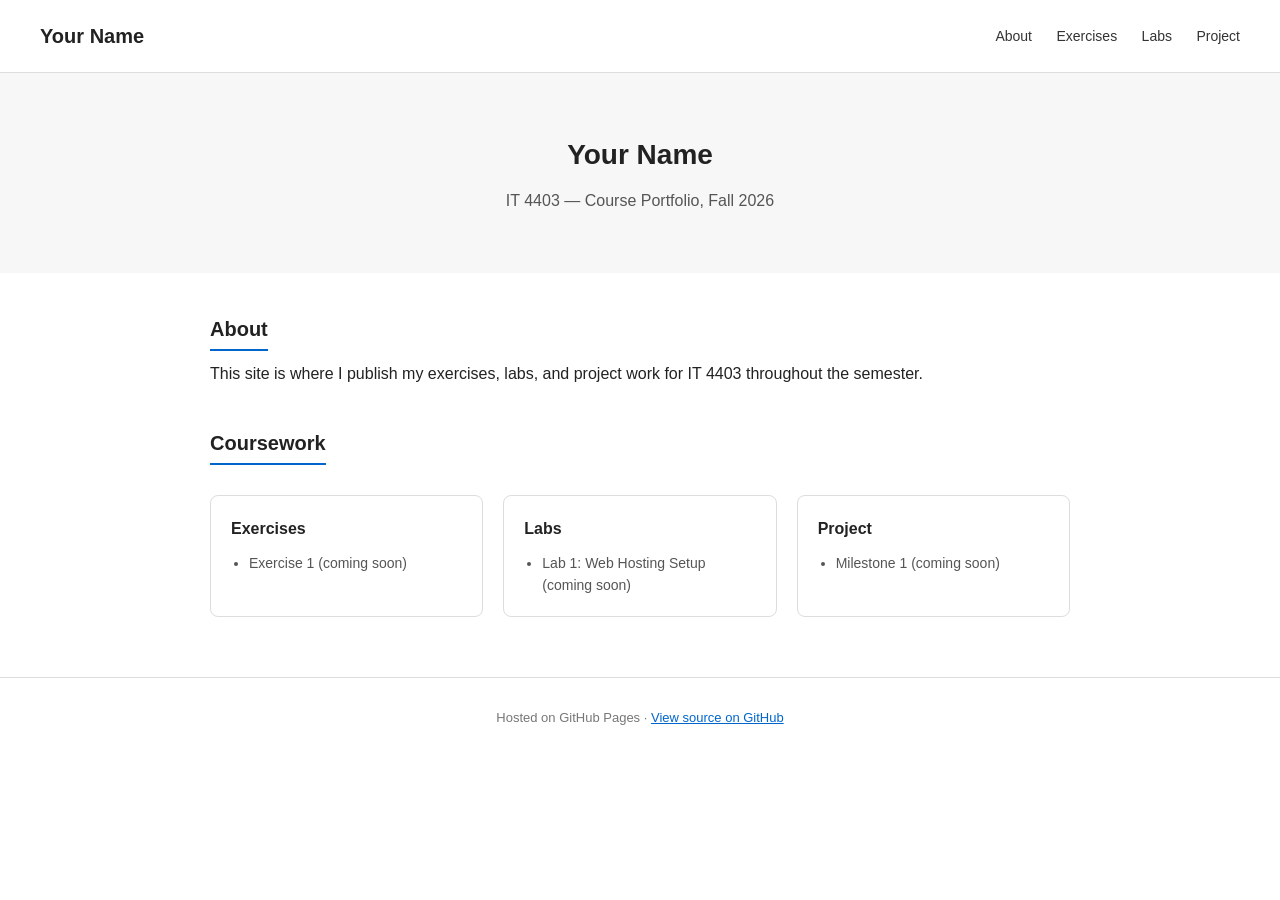
==== index.html @ a9b623c5 "Add initial HTML structure for portfolio site" ====
<!DOCTYPE html>
<html lang="en">
<head>
<meta charset="UTF-8">
<meta name="viewport" content="width=device-width, initial-scale=1.0">
<title>IT-4403 Portfolio</title>
<style>
  * { box-sizing: border-box; margin: 0; padding: 0; }
  body { font-family: Arial, Helvetica, sans-serif; line-height: 1.6; color: #222; }
  header { display: flex; justify-content: space-between; align-items: center; padding: 20px 40px; border-bottom: 1px solid #ddd; }
  header h1 { font-size: 20px; }
  nav a { margin-left: 20px; text-decoration: none; color: #333; font-size: 14px; }
  nav a:hover { color: #0066cc; }
  .hero { text-align: center; padding: 60px 20px; background: #f7f7f7; }
  .hero h2 { font-size: 28px; margin-bottom: 10px; }
  .hero p { color: #555; }
  section { max-width: 900px; margin: 40px auto; padding: 0 20px; }
  section h3 { font-size: 20px; margin-bottom: 10px; border-bottom: 2px solid #0066cc; display: inline-block; padding-bottom: 4px; }
  .cards { display: grid; grid-template-columns: repeat(auto-fit, minmax(220px, 1fr)); gap: 20px; margin-top: 20px; }
  .card { border: 1px solid #ddd; border-radius: 8px; padding: 20px; }
  .card h4 { margin-bottom: 10px; }
  .card ul { padding-left: 18px; color: #555; font-size: 14px; }
  footer { text-align: center; padding: 30px; border-top: 1px solid #ddd; margin-top: 60px; font-size: 13px; color: #777; }
  footer a { color: #0066cc; }
</style>
</head>
<body>

<header>
  <h1>Your Name</h1>
  <nav>
    <a href="#about">About</a>
    <a href="#exercises">Exercises</a>
    <a href="#labs">Labs</a>
    <a href="#project">Project</a>
  </nav>
</header>

<div class="hero">
  <h2>Your Name</h2>
  <p>IT 4403 — Course Portfolio, Fall 2026</p>
</div>

<section id="about">
  <h3>About</h3>
  <p>This site is where I publish my exercises, labs, and project work for IT 4403 throughout the semester.</p>
</section>

<section id="work">
  <h3>Coursework</h3>
  <div class="cards">
    <div class="card" id="exercises">
      <h4>Exercises</h4>
      <ul>
        <li>Exercise 1 (coming soon)</li>
      </ul>
    </div>
    <div class="card" id="labs">
      <h4>Labs</h4>
      <ul>
        <li>Lab 1: Web Hosting Setup (coming soon)</li>
      </ul>
    </div>
    <div class="card" id="project">
      <h4>Project</h4>
      <ul>
        <li>Milestone 1 (coming soon)</li>
      </ul>
    </div>
  </div>
</section>

<footer>
  <p>Hosted on GitHub Pages &middot; <a href="https://github.com/beca-266/IT-4403">View source on GitHub</a></p>
</footer>

</body>
</html>
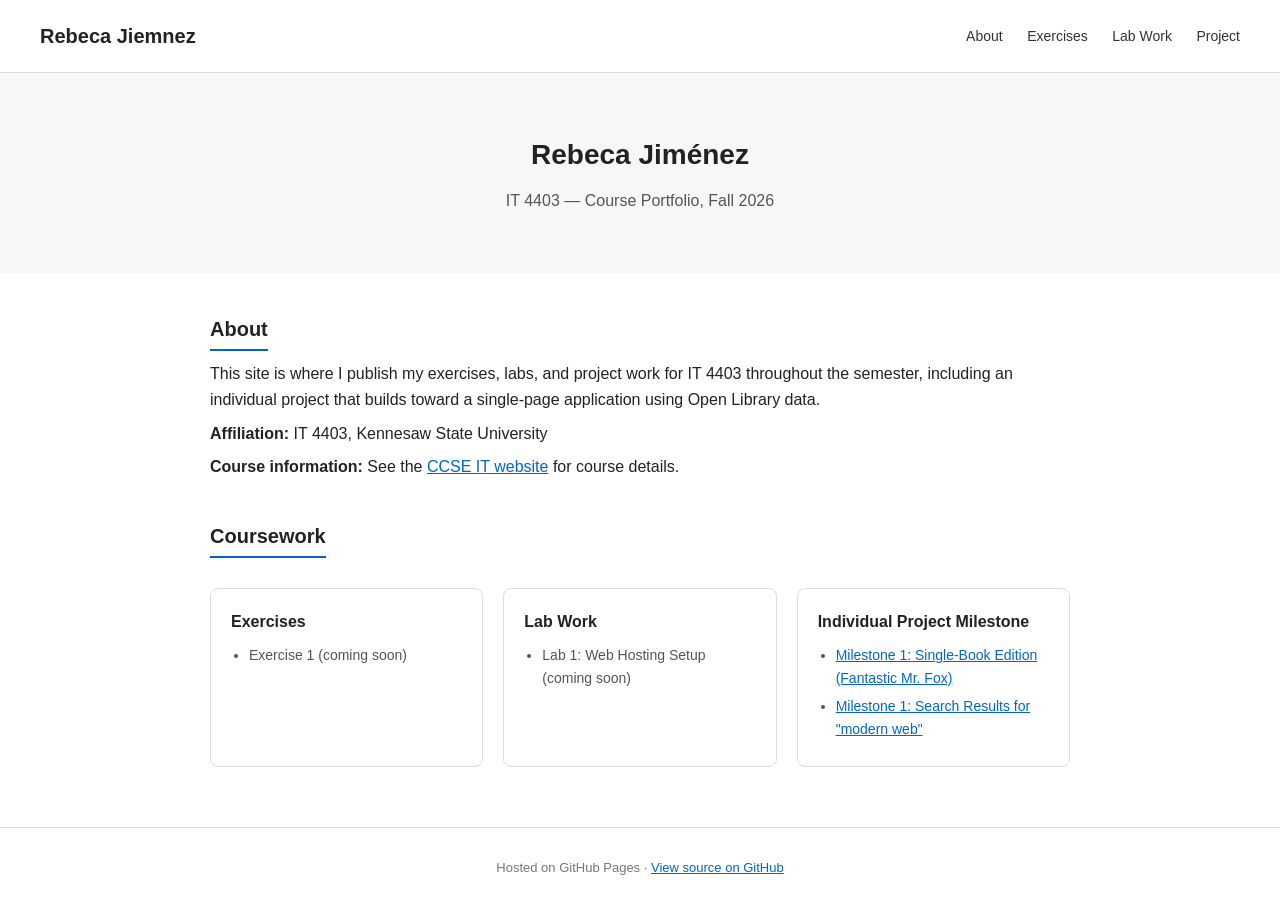
==== commit 63b8131a: "Revise personal details and course information Updated personal information and course details in th" ====
--- a/index.html
+++ b/index.html
@@ -16,10 +16,13 @@
   .hero p { color: #555; }
   section { max-width: 900px; margin: 40px auto; padding: 0 20px; }
   section h3 { font-size: 20px; margin-bottom: 10px; border-bottom: 2px solid #0066cc; display: inline-block; padding-bottom: 4px; }
+  section p { margin-bottom: 8px; }
+  a { color: #0066cc; }
   .cards { display: grid; grid-template-columns: repeat(auto-fit, minmax(220px, 1fr)); gap: 20px; margin-top: 20px; }
   .card { border: 1px solid #ddd; border-radius: 8px; padding: 20px; }
   .card h4 { margin-bottom: 10px; }
   .card ul { padding-left: 18px; color: #555; font-size: 14px; }
+  .card li { margin-bottom: 6px; }
   footer { text-align: center; padding: 30px; border-top: 1px solid #ddd; margin-top: 60px; font-size: 13px; color: #777; }
   footer a { color: #0066cc; }
 </style>
@@ -27,23 +30,25 @@
 <body>
 
 <header>
-  <h1>Your Name</h1>
+  <h1>Rebeca Jiemnez</h1>
   <nav>
     <a href="#about">About</a>
     <a href="#exercises">Exercises</a>
-    <a href="#labs">Labs</a>
+    <a href="#labs">Lab Work</a>
     <a href="#project">Project</a>
   </nav>
 </header>
 
 <div class="hero">
-  <h2>Your Name</h2>
+  <h2>Rebeca Jiménez</h2>
   <p>IT 4403 — Course Portfolio, Fall 2026</p>
 </div>
 
 <section id="about">
   <h3>About</h3>
-  <p>This site is where I publish my exercises, labs, and project work for IT 4403 throughout the semester.</p>
+  <p>This site is where I publish my exercises, labs, and project work for IT 4403 throughout the semester, including an individual project that builds toward a single-page application using Open Library data.</p>
+  <p><strong>Affiliation:</strong> IT 4403, Kennesaw State University</p>
+  <p><strong>Course information:</strong> See the <a href="https://www.kennesaw.edu/ccse">CCSE IT website</a> for course details.</p>
 </section>
 
 <section id="work">
@@ -56,22 +61,23 @@
       </ul>
     </div>
     <div class="card" id="labs">
-      <h4>Labs</h4>
+      <h4>Lab Work</h4>
       <ul>
         <li>Lab 1: Web Hosting Setup (coming soon)</li>
       </ul>
     </div>
     <div class="card" id="project">
-      <h4>Project</h4>
+      <h4>Individual Project Milestone</h4>
       <ul>
-        <li>Milestone 1 (coming soon)</li>
+        <li><a href="book.html">Milestone 1: Single-Book Edition (Fantastic Mr. Fox)</a></li>
+        <li><a href="search.html">Milestone 1: Search Results for "modern web"</a></li>
       </ul>
     </div>
   </div>
 </section>
 
 <footer>
-  <p>Hosted on GitHub Pages &middot; <a href="https://github.com/beca-266/IT-4403">View source on GitHub</a></p>
+  <p>Hosted on GitHub Pages &middot; <a href="https://github.com/beca-266/Rejimene">View source on GitHub</a></p>
 </footer>
 
 </body>
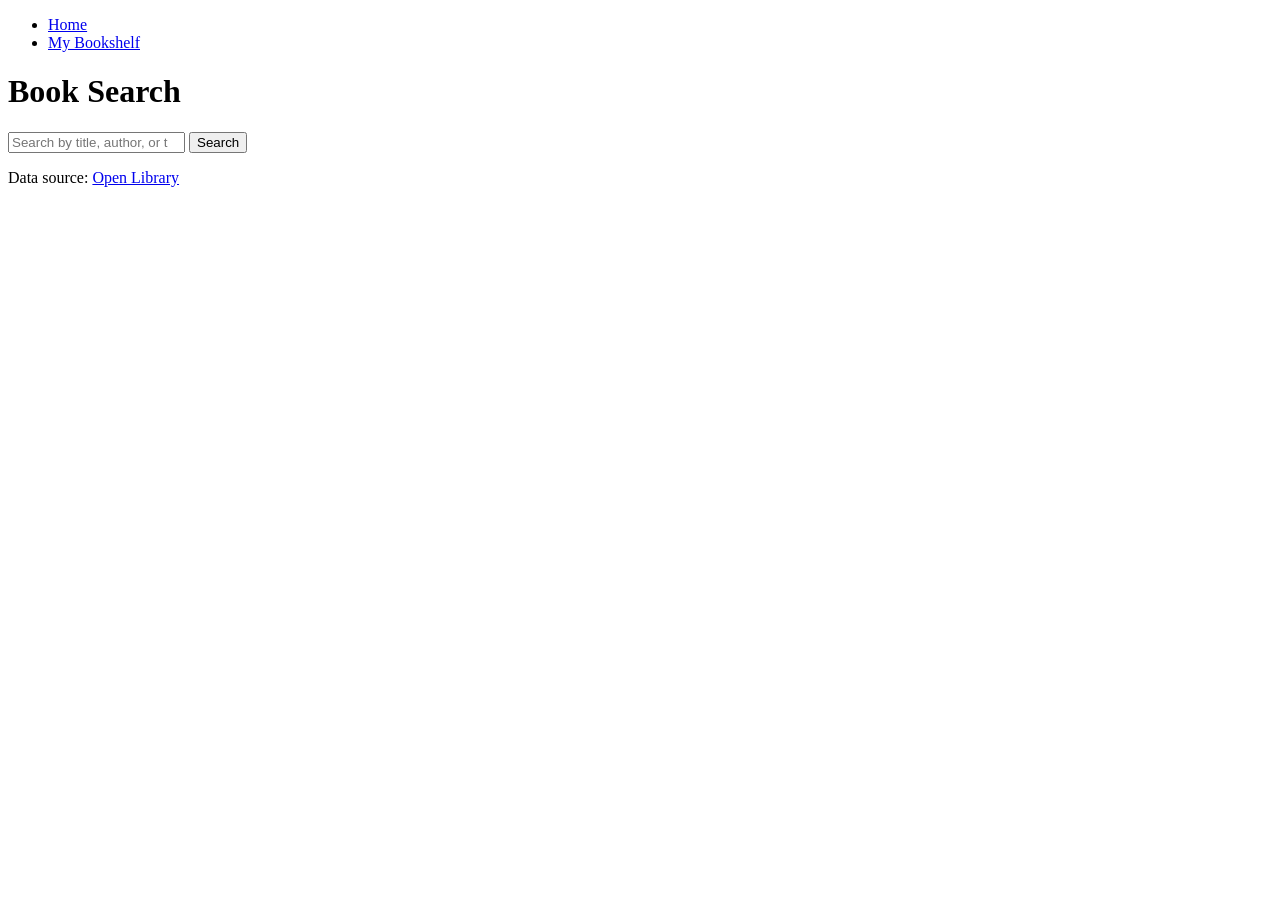
==== commit 14b526c8: "Add files via upload" ====
--- a/index.html
+++ b/index.html
@@ -2,83 +2,36 @@
 <html lang="en">
 <head>
 <meta charset="UTF-8">
-<meta name="viewport" content="width=device-width, initial-scale=1.0">
-<title>IT-4403 Portfolio</title>
-<style>
-  * { box-sizing: border-box; margin: 0; padding: 0; }
-  body { font-family: Arial, Helvetica, sans-serif; line-height: 1.6; color: #222; }
-  header { display: flex; justify-content: space-between; align-items: center; padding: 20px 40px; border-bottom: 1px solid #ddd; }
-  header h1 { font-size: 20px; }
-  nav a { margin-left: 20px; text-decoration: none; color: #333; font-size: 14px; }
-  nav a:hover { color: #0066cc; }
-  .hero { text-align: center; padding: 60px 20px; background: #f7f7f7; }
-  .hero h2 { font-size: 28px; margin-bottom: 10px; }
-  .hero p { color: #555; }
-  section { max-width: 900px; margin: 40px auto; padding: 0 20px; }
-  section h3 { font-size: 20px; margin-bottom: 10px; border-bottom: 2px solid #0066cc; display: inline-block; padding-bottom: 4px; }
-  section p { margin-bottom: 8px; }
-  a { color: #0066cc; }
-  .cards { display: grid; grid-template-columns: repeat(auto-fit, minmax(220px, 1fr)); gap: 20px; margin-top: 20px; }
-  .card { border: 1px solid #ddd; border-radius: 8px; padding: 20px; }
-  .card h4 { margin-bottom: 10px; }
-  .card ul { padding-left: 18px; color: #555; font-size: 14px; }
-  .card li { margin-bottom: 6px; }
-  footer { text-align: center; padding: 30px; border-top: 1px solid #ddd; margin-top: 60px; font-size: 13px; color: #777; }
-  footer a { color: #0066cc; }
-</style>
+<meta name="viewport" content="width=device-width, initial-scale=1">
+<title>Book Search | Open Library</title>
+<link rel="stylesheet" href="css/style.css">
+<script src="https://code.jquery.com/jquery-3.7.1.min.js"></script>
 </head>
 <body>
-
 <header>
-  <h1>Rebeca Jiemnez</h1>
-  <nav>
-    <a href="#about">About</a>
-    <a href="#exercises">Exercises</a>
-    <a href="#labs">Lab Work</a>
-    <a href="#project">Project</a>
+  <nav aria-label="Main">
+    <ul>
+      <li><a href="index.html" aria-current="page">Home</a></li>
+      <li><a href="bookshelf.html">My Bookshelf</a></li>
+    </ul>
   </nav>
+  <h1>Book Search</h1>
+  <form class="search" id="searchForm">
+    <input type="search" id="term" placeholder="Search by title, author, or topic" aria-label="Search terms">
+    <button type="submit">Search</button>
+  </form>
+  <div id="status" aria-live="polite"></div>
 </header>
-
-<div class="hero">
-  <h2>Rebeca Jiménez</h2>
-  <p>IT 4403 — Course Portfolio, Fall 2026</p>
-</div>
-
-<section id="about">
-  <h3>About</h3>
-  <p>This site is where I publish my exercises, labs, and project work for IT 4403 throughout the semester, including an individual project that builds toward a single-page application using Open Library data.</p>
-  <p><strong>Affiliation:</strong> IT 4403, Kennesaw State University</p>
-  <p><strong>Course information:</strong> See the <a href="https://www.kennesaw.edu/ccse">CCSE IT website</a> for course details.</p>
-</section>
-
-<section id="work">
-  <h3>Coursework</h3>
-  <div class="cards">
-    <div class="card" id="exercises">
-      <h4>Exercises</h4>
-      <ul>
-        <li>Exercise 1 (coming soon)</li>
-      </ul>
-    </div>
-    <div class="card" id="labs">
-      <h4>Lab Work</h4>
-      <ul>
-        <li>Lab 1: Web Hosting Setup (coming soon)</li>
-      </ul>
-    </div>
-    <div class="card" id="project">
-      <h4>Individual Project Milestone</h4>
-      <ul>
-        <li><a href="book.html">Milestone 1: Single-Book Edition (Fantastic Mr. Fox)</a></li>
-        <li><a href="search.html">Milestone 1: Search Results for "modern web"</a></li>
-      </ul>
-    </div>
+<main>
+  <div id="results"></div>
+  <div class="pager" id="pager" hidden>
+    <label for="pageSelect">Page</label>
+    <select id="pageSelect"></select>
+    <span id="pageInfo" class="muted"></span>
   </div>
-</section>
-
-<footer>
-  <p>Hosted on GitHub Pages &middot; <a href="https://github.com/beca-266/Rejimene">View source on GitHub</a></p>
-</footer>
-
+</main>
+<footer><p class="muted">Data source: <a href="https://openlibrary.org">Open Library</a></p></footer>
+<script src="js/common.js"></script>
+<script src="js/search.js"></script>
 </body>
 </html>
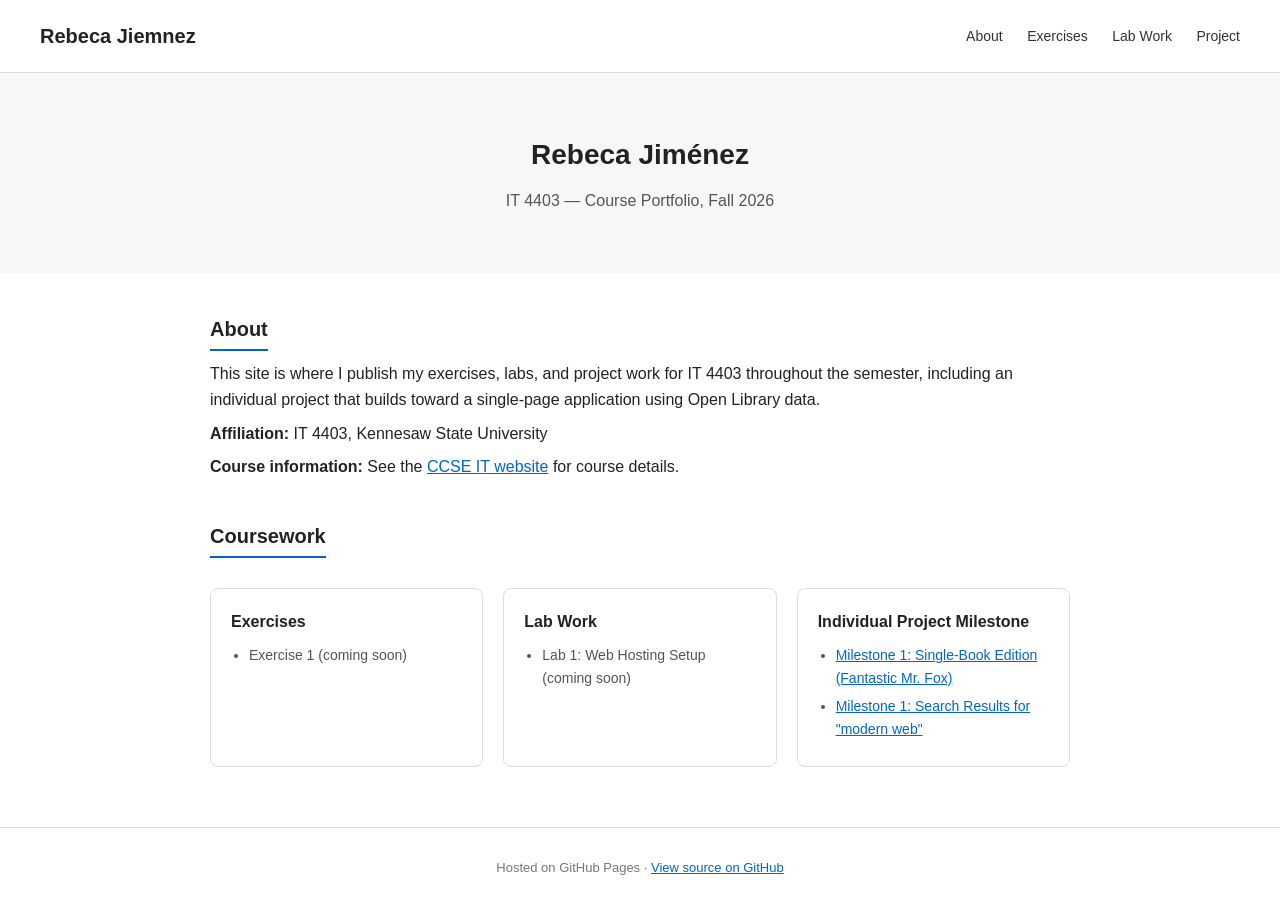
==== commit 25c99981: "Revise index.html for portfolio layout and styling Updated the HTML structure and added styling for " ====
--- a/index.html
+++ b/index.html
@@ -2,36 +2,83 @@
 <html lang="en">
 <head>
 <meta charset="UTF-8">
-<meta name="viewport" content="width=device-width, initial-scale=1">
-<title>Book Search | Open Library</title>
-<link rel="stylesheet" href="css/style.css">
-<script src="https://code.jquery.com/jquery-3.7.1.min.js"></script>
+<meta name="viewport" content="width=device-width, initial-scale=1.0">
+<title>IT-4403 Portfolio</title>
+<style>
+  * { box-sizing: border-box; margin: 0; padding: 0; }
+  body { font-family: Arial, Helvetica, sans-serif; line-height: 1.6; color: #222; }
+  header { display: flex; justify-content: space-between; align-items: center; padding: 20px 40px; border-bottom: 1px solid #ddd; }
+  header h1 { font-size: 20px; }
+  nav a { margin-left: 20px; text-decoration: none; color: #333; font-size: 14px; }
+  nav a:hover { color: #0066cc; }
+  .hero { text-align: center; padding: 60px 20px; background: #f7f7f7; }
+  .hero h2 { font-size: 28px; margin-bottom: 10px; }
+  .hero p { color: #555; }
+  section { max-width: 900px; margin: 40px auto; padding: 0 20px; }
+  section h3 { font-size: 20px; margin-bottom: 10px; border-bottom: 2px solid #0066cc; display: inline-block; padding-bottom: 4px; }
+  section p { margin-bottom: 8px; }
+  a { color: #0066cc; }
+  .cards { display: grid; grid-template-columns: repeat(auto-fit, minmax(220px, 1fr)); gap: 20px; margin-top: 20px; }
+  .card { border: 1px solid #ddd; border-radius: 8px; padding: 20px; }
+  .card h4 { margin-bottom: 10px; }
+  .card ul { padding-left: 18px; color: #555; font-size: 14px; }
+  .card li { margin-bottom: 6px; }
+  footer { text-align: center; padding: 30px; border-top: 1px solid #ddd; margin-top: 60px; font-size: 13px; color: #777; }
+  footer a { color: #0066cc; }
+</style>
 </head>
 <body>
+
 <header>
-  <nav aria-label="Main">
-    <ul>
-      <li><a href="index.html" aria-current="page">Home</a></li>
-      <li><a href="bookshelf.html">My Bookshelf</a></li>
-    </ul>
+  <h1>Rebeca Jiemnez</h1>
+  <nav>
+    <a href="#about">About</a>
+    <a href="#exercises">Exercises</a>
+    <a href="#labs">Lab Work</a>
+    <a href="#project">Project</a>
   </nav>
-  <h1>Book Search</h1>
-  <form class="search" id="searchForm">
-    <input type="search" id="term" placeholder="Search by title, author, or topic" aria-label="Search terms">
-    <button type="submit">Search</button>
-  </form>
-  <div id="status" aria-live="polite"></div>
 </header>
-<main>
-  <div id="results"></div>
-  <div class="pager" id="pager" hidden>
-    <label for="pageSelect">Page</label>
-    <select id="pageSelect"></select>
-    <span id="pageInfo" class="muted"></span>
+
+<div class="hero">
+  <h2>Rebeca Jiménez</h2>
+  <p>IT 4403 — Course Portfolio, Fall 2026</p>
+</div>
+
+<section id="about">
+  <h3>About</h3>
+  <p>This site is where I publish my exercises, labs, and project work for IT 4403 throughout the semester, including an individual project that builds toward a single-page application using Open Library data.</p>
+  <p><strong>Affiliation:</strong> IT 4403, Kennesaw State University</p>
+  <p><strong>Course information:</strong> See the <a href="https://www.kennesaw.edu/ccse">CCSE IT website</a> for course details.</p>
+</section>
+
+<section id="work">
+  <h3>Coursework</h3>
+  <div class="cards">
+    <div class="card" id="exercises">
+      <h4>Exercises</h4>
+      <ul>
+        <li>Exercise 1 (coming soon)</li>
+      </ul>
+    </div>
+    <div class="card" id="labs">
+      <h4>Lab Work</h4>
+      <ul>
+        <li>Lab 1: Web Hosting Setup (coming soon)</li>
+      </ul>
+    </div>
+    <div class="card" id="project">
+      <h4>Individual Project Milestone</h4>
+      <ul>
+        <li><a href="book.html">Milestone 1: Single-Book Edition (Fantastic Mr. Fox)</a></li>
+        <li><a href="search.html">Milestone 1: Search Results for "modern web"</a></li>
+      </ul>
+    </div>
   </div>
-</main>
-<footer><p class="muted">Data source: <a href="https://openlibrary.org">Open Library</a></p></footer>
-<script src="js/common.js"></script>
-<script src="js/search.js"></script>
+</section>
+
+<footer>
+  <p>Hosted on GitHub Pages &middot; <a href="https://github.com/beca-266/Rejimene">View source on GitHub</a></p>
+</footer>
+
 </body>
 </html>
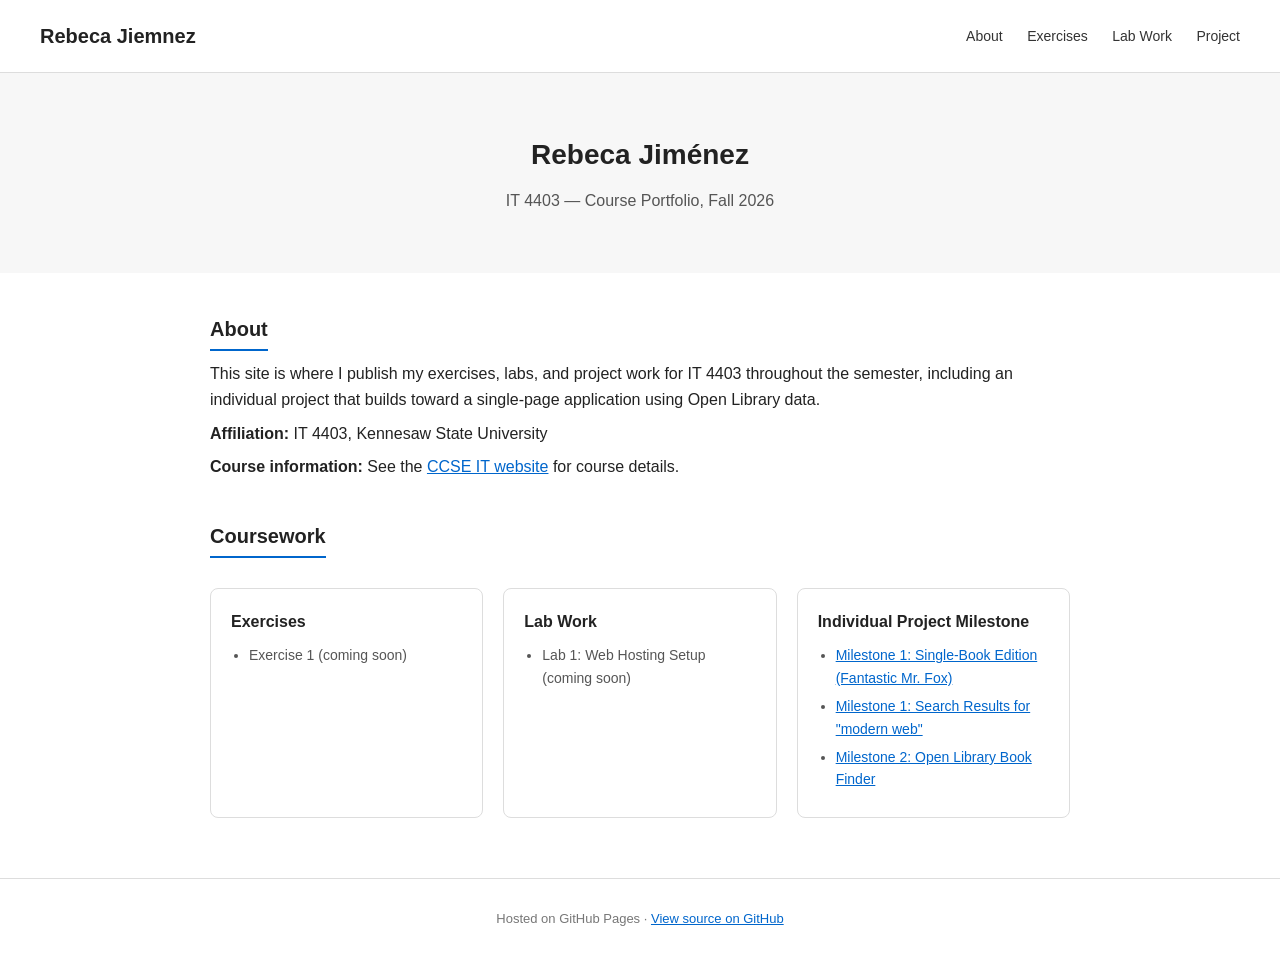
==== commit 966c26bc: "Add link to Milestone 2: Open Library Book Finder" ====
--- a/index.html
+++ b/index.html
@@ -71,6 +71,7 @@
       <ul>
         <li><a href="book.html">Milestone 1: Single-Book Edition (Fantastic Mr. Fox)</a></li>
         <li><a href="search.html">Milestone 1: Search Results for "modern web"</a></li>
+        <li><a href="milestone2/index.html">Milestone 2: Open Library Book Finder</a></li>
       </ul>
     </div>
   </div>
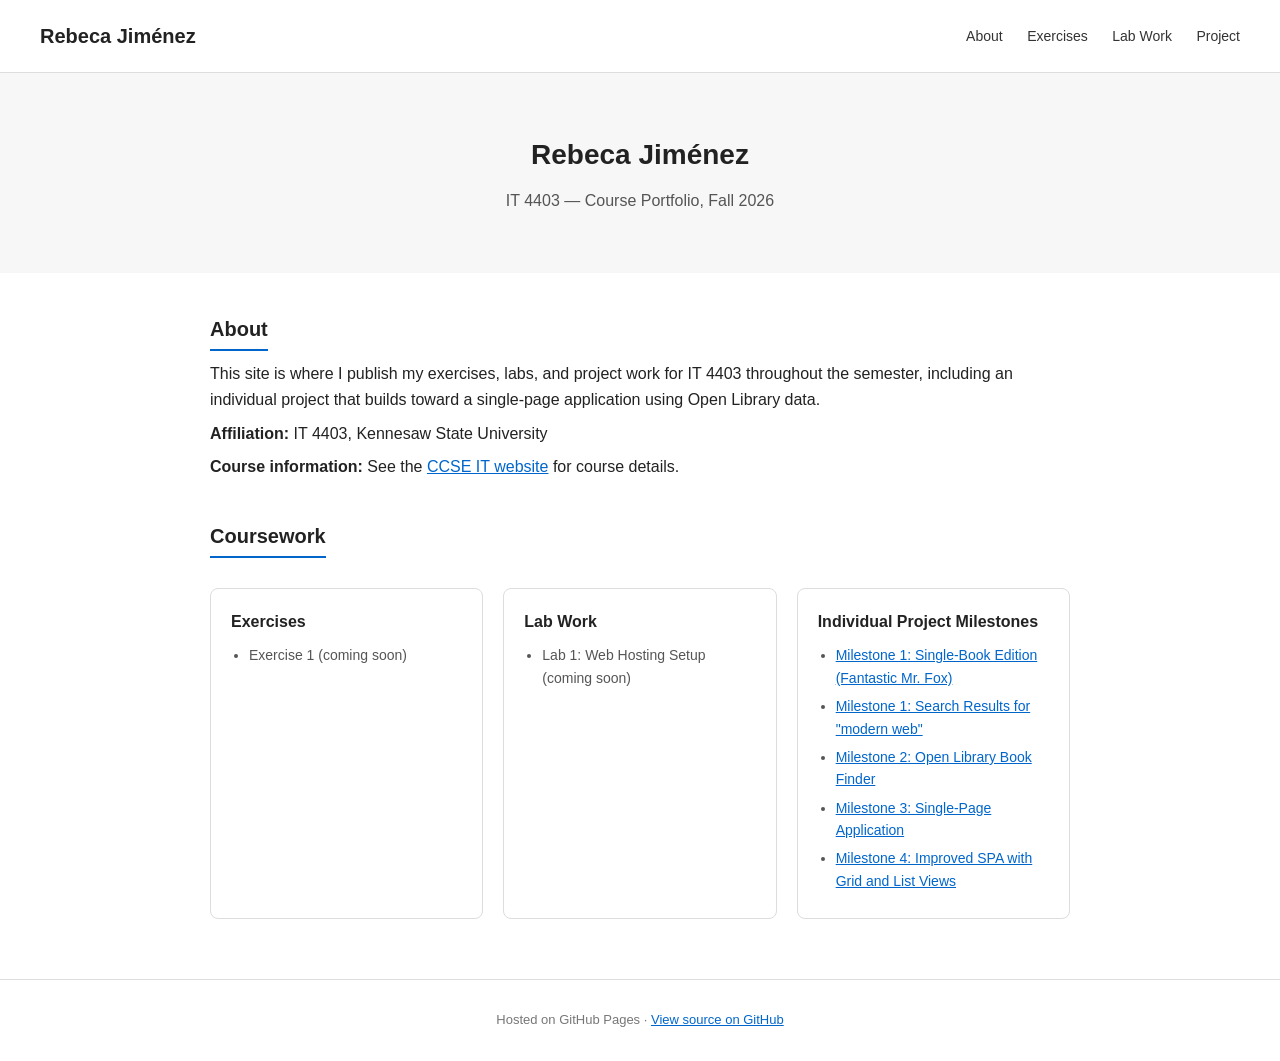
==== commit e9deae47: "Correct spelling of 'Jiménez' and update milestones" ====
--- a/index.html
+++ b/index.html
@@ -30,7 +30,7 @@
 <body>
 
 <header>
-  <h1>Rebeca Jiemnez</h1>
+  <h1>Rebeca Jiménez</h1>
   <nav>
     <a href="#about">About</a>
     <a href="#exercises">Exercises</a>
@@ -60,18 +60,22 @@
         <li>Exercise 1 (coming soon)</li>
       </ul>
     </div>
+
     <div class="card" id="labs">
       <h4>Lab Work</h4>
       <ul>
         <li>Lab 1: Web Hosting Setup (coming soon)</li>
       </ul>
     </div>
+
     <div class="card" id="project">
-      <h4>Individual Project Milestone</h4>
+      <h4>Individual Project Milestones</h4>
       <ul>
         <li><a href="book.html">Milestone 1: Single-Book Edition (Fantastic Mr. Fox)</a></li>
         <li><a href="search.html">Milestone 1: Search Results for "modern web"</a></li>
         <li><a href="milestone2/index.html">Milestone 2: Open Library Book Finder</a></li>
+        <li><a href="milestone3/index.html">Milestone 3: Single-Page Application</a></li>
+        <li><a href="milestone4/index.html">Milestone 4: Improved SPA with Grid and List Views</a></li>
       </ul>
     </div>
   </div>
